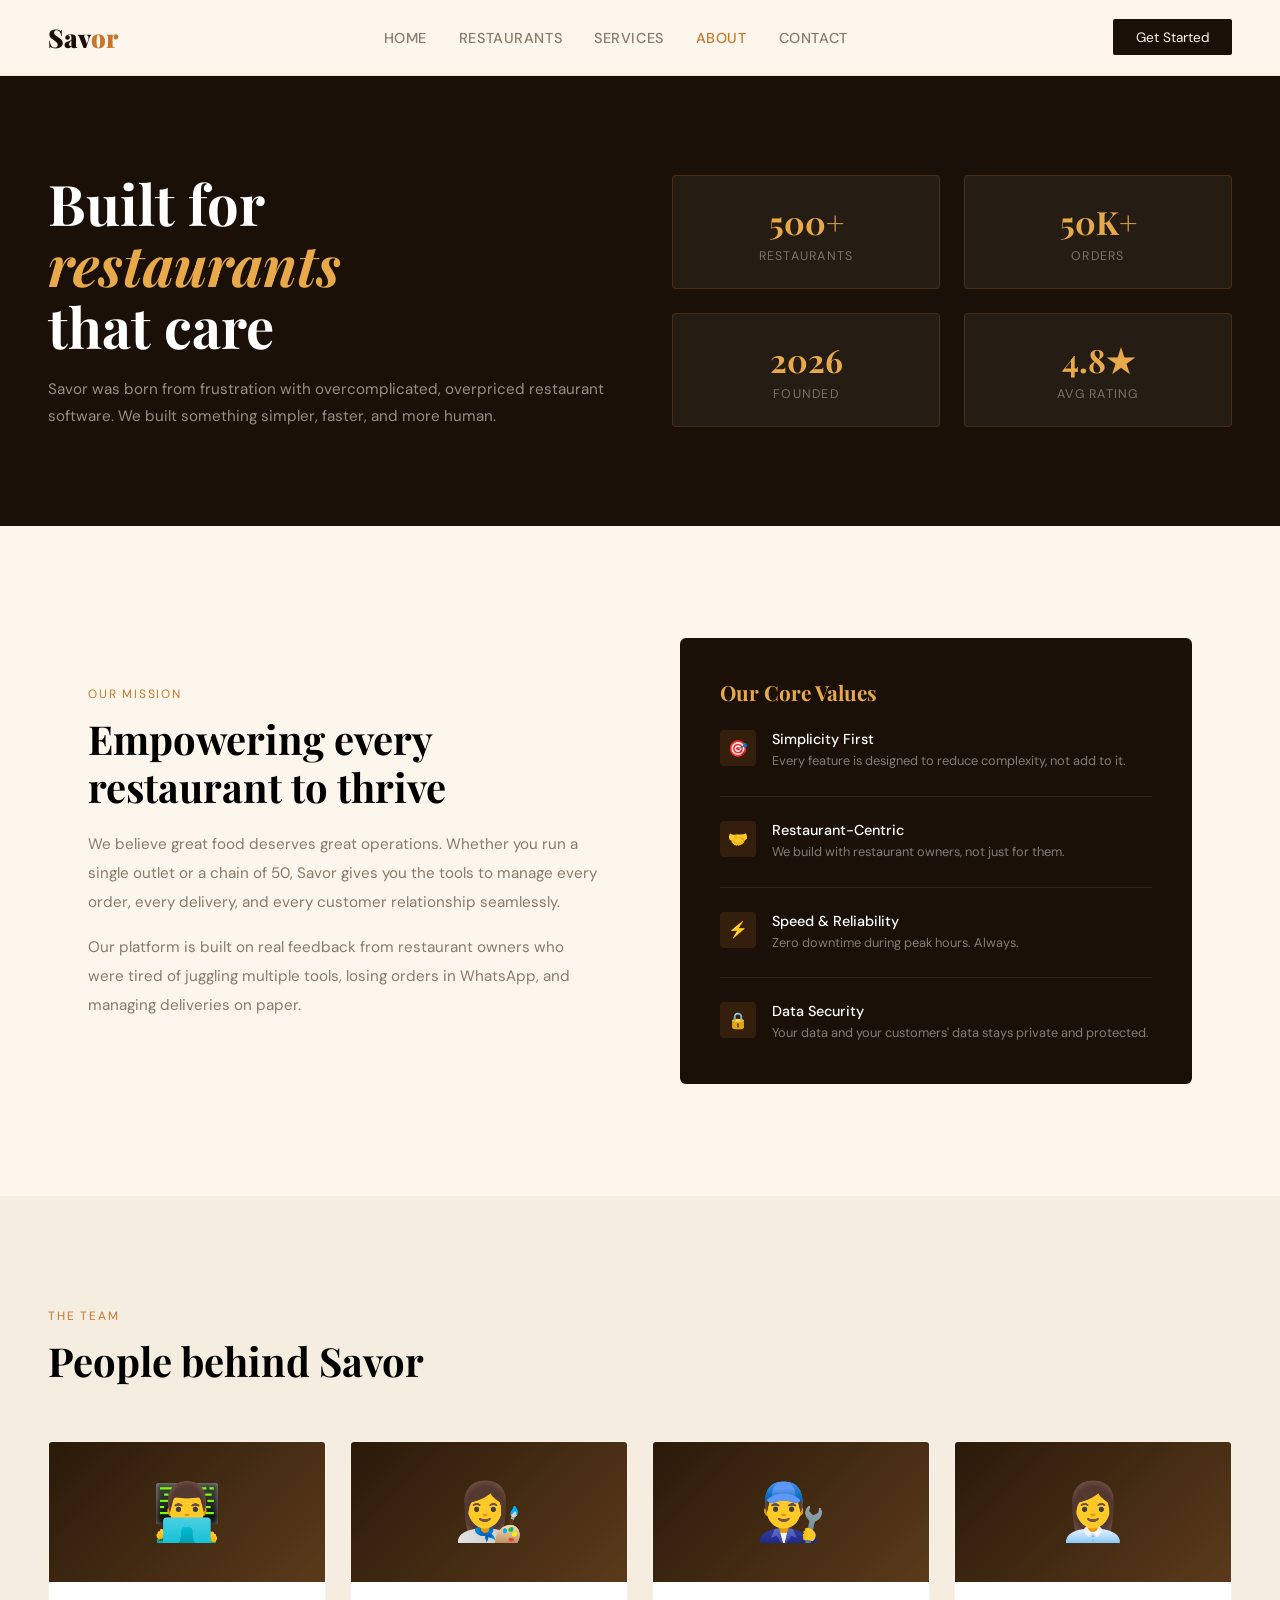
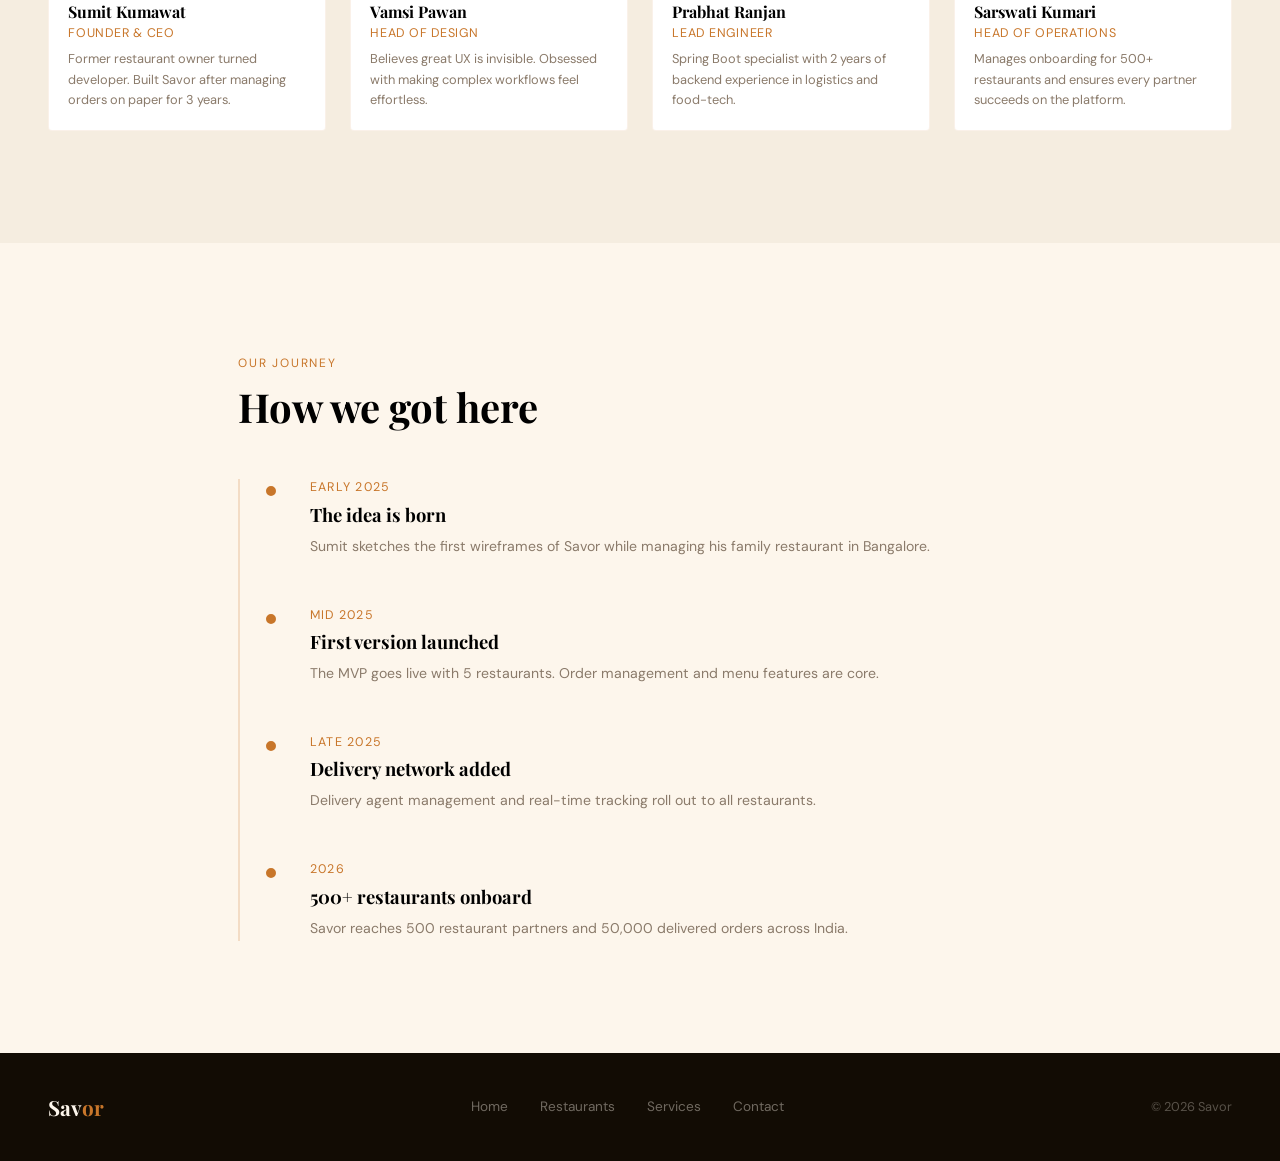
==== restaurant/src/main/resources/static/about.html @ 59500371 "Added UI." ====
<!DOCTYPE html>
<html lang="en">
<head>
<meta charset="UTF-8">
<meta name="viewport" content="width=device-width, initial-scale=1.0">
<title>Savor — About Us</title>
<link href="https://fonts.googleapis.com/css2?family=Playfair+Display:wght@400;700;900&family=DM+Sans:wght@300;400;500&display=swap" rel="stylesheet">
<style>
*{margin:0;padding:0;box-sizing:border-box}
:root{--cream:#FDF6EC;--dark:#1A1008;--amber:#C8762A;--amber-light:#E8A94A;--rust:#8B3A1A;--warm-gray:#8A7A6A;--font-display:'Playfair Display',serif;--font-body:'DM Sans',sans-serif}
body{background:var(--cream);font-family:var(--font-body)}
nav{padding:1.2rem 3rem;display:flex;justify-content:space-between;align-items:center;background:rgba(253,246,236,0.95);border-bottom:1px solid rgba(200,118,42,0.15);position:sticky;top:0;z-index:10;backdrop-filter:blur(12px)}
.nav-logo{font-family:var(--font-display);font-size:1.6rem;font-weight:900;color:var(--dark);text-decoration:none}
.nav-logo span{color:var(--amber)}
.nav-links{display:flex;gap:2rem;list-style:none}
.nav-links a{text-decoration:none;color:var(--warm-gray);font-size:0.9rem;font-weight:500;letter-spacing:0.04em;text-transform:uppercase;transition:color 0.2s}
.nav-links a:hover,.nav-links a.active{color:var(--amber)}

/* HERO */
.hero{background:var(--dark);padding:6rem 3rem;display:grid;grid-template-columns:1fr 1fr;gap:4rem;align-items:center;max-width:100%}
.hero h1{font-family:var(--font-display);font-size:3.5rem;color:white;line-height:1.1;margin-bottom:1.2rem}
.hero h1 em{color:var(--amber-light);font-style:italic;display:block}
.hero p{color:rgba(253,246,236,0.55);line-height:1.8;font-size:0.95rem}
.hero-stats{display:grid;grid-template-columns:1fr 1fr;gap:1.5rem}
.h-stat{background:rgba(255,255,255,0.05);border:1px solid rgba(200,118,42,0.2);border-radius:4px;padding:1.5rem;text-align:center}
.h-stat-num{font-family:var(--font-display);font-size:2rem;font-weight:700;color:var(--amber-light)}
.h-stat-label{font-size:0.78rem;text-transform:uppercase;letter-spacing:0.1em;color:rgba(253,246,236,0.4);margin-top:0.3rem}

/* MISSION */
.mission{padding:7rem 3rem;max-width:1200px;margin:0 auto;display:grid;grid-template-columns:1fr 1fr;gap:5rem;align-items:center}
.tag{font-size:0.75rem;text-transform:uppercase;letter-spacing:0.15em;color:var(--amber);margin-bottom:0.8rem}
.title{font-family:var(--font-display);font-size:2.5rem;font-weight:700;line-height:1.2;margin-bottom:1.2rem}
.body-text{color:var(--warm-gray);line-height:1.9;font-size:0.95rem;margin-bottom:1rem}
.mission-visual{background:var(--dark);border-radius:6px;padding:2.5rem;color:white}
.mission-visual h3{font-family:var(--font-display);font-size:1.3rem;margin-bottom:1.5rem;color:var(--amber-light)}
.value-item{display:flex;gap:1rem;margin-bottom:1.5rem;padding-bottom:1.5rem;border-bottom:1px solid rgba(255,255,255,0.08)}
.value-item:last-child{border-bottom:none;margin-bottom:0;padding-bottom:0}
.value-icon{width:36px;height:36px;background:rgba(200,118,42,0.15);border-radius:4px;display:flex;align-items:center;justify-content:center;font-size:1rem;flex-shrink:0}
.value-title{font-weight:500;font-size:0.9rem;margin-bottom:0.2rem}
.value-desc{color:rgba(255,255,255,0.45);font-size:0.8rem;line-height:1.6}

/* TEAM */
.team{background:#F5EDE0;padding:7rem 3rem}
.team-inner{max-width:1200px;margin:0 auto}
.team-grid{display:grid;grid-template-columns:repeat(4,1fr);gap:1.5rem;margin-top:3.5rem}
.team-card{background:white;border-radius:4px;overflow:hidden;border:1px solid rgba(200,118,42,0.1)}
.team-avatar{height:140px;display:flex;align-items:center;justify-content:center;font-size:3.5rem;background:linear-gradient(135deg,#2A1A0A,#5A3A1A)}
.team-info{padding:1.2rem}
.team-name{font-family:var(--font-display);font-size:1rem;font-weight:700;margin-bottom:0.2rem}
.team-role{color:var(--amber);font-size:0.78rem;text-transform:uppercase;letter-spacing:0.06em;margin-bottom:0.5rem}
.team-bio{color:var(--warm-gray);font-size:0.8rem;line-height:1.6}

/* TIMELINE */
.timeline{padding:7rem 3rem;max-width:900px;margin:0 auto}
.timeline-items{margin-top:3rem;position:relative;padding-left:2rem}
.timeline-items::before{content:'';position:absolute;left:0;top:0;bottom:0;width:2px;background:rgba(200,118,42,0.2)}
.tl-item{position:relative;padding:0 0 3rem 2.5rem}
.tl-item:last-child{padding-bottom:0}
.tl-dot{position:absolute;left:-7px;top:4px;width:16px;height:16px;border-radius:50%;background:var(--amber);border:3px solid var(--cream)}
.tl-year{font-size:0.78rem;text-transform:uppercase;letter-spacing:0.1em;color:var(--amber);margin-bottom:0.4rem}
.tl-title{font-family:var(--font-display);font-size:1.15rem;font-weight:700;margin-bottom:0.5rem}
.tl-desc{color:var(--warm-gray);font-size:0.88rem;line-height:1.7}

/* FOOTER */
footer{background:#120C04;padding:2.5rem 3rem;display:flex;justify-content:space-between;align-items:center}
</style>
</head>
<body>

<nav>
  <a href="index.html" class="nav-logo">Sav<span>or</span></a>
  <ul class="nav-links">
    <li><a href="index.html">Home</a></li>
    <li><a href="restaurants.html">Restaurants</a></li>
    <li><a href="services.html">Services</a></li>
    <li><a href="about.html" class="active">About</a></li>
    <li><a href="contact.html">Contact</a></li>
  </ul>
  <a href="register.html" style="background:var(--dark);color:var(--cream);padding:0.6rem 1.4rem;border-radius:2px;font-size:0.85rem;text-decoration:none">Get Started</a>
</nav>

<div class="hero">
  <div>
    <h1>Built for <em>restaurants</em> that care</h1>
    <p>Savor was born from frustration with overcomplicated, overpriced restaurant software. We built something simpler, faster, and more human.</p>
  </div>
  <div class="hero-stats">
    <div class="h-stat"><div class="h-stat-num">500+</div><div class="h-stat-label">Restaurants</div></div>
    <div class="h-stat"><div class="h-stat-num">50K+</div><div class="h-stat-label">Orders</div></div>
    <div class="h-stat"><div class="h-stat-num">2026</div><div class="h-stat-label">Founded</div></div>
    <div class="h-stat"><div class="h-stat-num">4.8★</div><div class="h-stat-label">Avg Rating</div></div>
  </div>
</div>

<div class="mission">
  <div>
    <div class="tag">Our Mission</div>
    <h2 class="title">Empowering every restaurant to thrive</h2>
    <p class="body-text">We believe great food deserves great operations. Whether you run a single outlet or a chain of 50, Savor gives you the tools to manage every order, every delivery, and every customer relationship seamlessly.</p>
    <p class="body-text">Our platform is built on real feedback from restaurant owners who were tired of juggling multiple tools, losing orders in WhatsApp, and managing deliveries on paper.</p>
  </div>
  <div class="mission-visual">
    <h3>Our Core Values</h3>
    <div class="value-item">
      <div class="value-icon">🎯</div>
      <div><div class="value-title">Simplicity First</div><div class="value-desc">Every feature is designed to reduce complexity, not add to it.</div></div>
    </div>
    <div class="value-item">
      <div class="value-icon">🤝</div>
      <div><div class="value-title">Restaurant-Centric</div><div class="value-desc">We build with restaurant owners, not just for them.</div></div>
    </div>
    <div class="value-item">
      <div class="value-icon">⚡</div>
      <div><div class="value-title">Speed & Reliability</div><div class="value-desc">Zero downtime during peak hours. Always.</div></div>
    </div>
    <div class="value-item">
      <div class="value-icon">🔒</div>
      <div><div class="value-title">Data Security</div><div class="value-desc">Your data and your customers' data stays private and protected.</div></div>
    </div>
  </div>
</div>

<div class="team">
  <div class="team-inner">
    <div class="tag">The Team</div>
    <h2 class="title">People behind Savor</h2>
    <div class="team-grid">
      <div class="team-card">
        <div class="team-avatar">👨‍💻</div>
        <div class="team-info">
          <div class="team-name">Sumit Kumawat</div>
          <div class="team-role">Founder & CEO</div>
          <div class="team-bio">Former restaurant owner turned developer. Built Savor after managing orders on paper for 3 years.</div>
        </div>
      </div>
      <div class="team-card">
        <div class="team-avatar">👩‍🎨</div>
        <div class="team-info">
          <div class="team-name">Vamsi Pawan</div>
          <div class="team-role">Head of Design</div>
          <div class="team-bio">Believes great UX is invisible. Obsessed with making complex workflows feel effortless.</div>
        </div>
      </div>
      <div class="team-card">
        <div class="team-avatar">👨‍🔧</div>
        <div class="team-info">
          <div class="team-name">Prabhat Ranjan</div>
          <div class="team-role">Lead Engineer</div>
          <div class="team-bio">Spring Boot specialist with 2 years of backend experience in logistics and food-tech.</div>
        </div>
      </div>
      <div class="team-card">
        <div class="team-avatar">👩‍💼</div>
        <div class="team-info">
          <div class="team-name">Sarswati Kumari</div>
          <div class="team-role">Head of Operations</div>
          <div class="team-bio">Manages onboarding for 500+ restaurants and ensures every partner succeeds on the platform.</div>
        </div>
      </div>
    </div>
  </div>
</div>

<div class="timeline">
  <div class="tag">Our Journey</div>
  <h2 class="title">How we got here</h2>
  <div class="timeline-items">
    <div class="tl-item">
      <div class="tl-dot"></div>
      <div class="tl-year">Early 2025</div>
      <div class="tl-title">The idea is born</div>
      <div class="tl-desc">Sumit sketches the first wireframes of Savor while managing his family restaurant in Bangalore.</div>
    </div>
    <div class="tl-item">
      <div class="tl-dot"></div>
      <div class="tl-year">Mid 2025</div>
      <div class="tl-title">First version launched</div>
      <div class="tl-desc">The MVP goes live with 5 restaurants. Order management and menu features are core.</div>
    </div>
    <div class="tl-item">
      <div class="tl-dot"></div>
      <div class="tl-year">Late 2025</div>
      <div class="tl-title">Delivery network added</div>
      <div class="tl-desc">Delivery agent management and real-time tracking roll out to all restaurants.</div>
    </div>
    <div class="tl-item">
      <div class="tl-dot"></div>
      <div class="tl-year">2026</div>
      <div class="tl-title">500+ restaurants onboard</div>
      <div class="tl-desc">Savor reaches 500 restaurant partners and 50,000 delivered orders across India.</div>
    </div>
  </div>
</div>

<footer>
  <div style="font-family:'Playfair Display',serif;font-size:1.3rem;font-weight:700;color:#FDF6EC">Sav<span style="color:#C8762A">or</span></div>
  <div style="display:flex;gap:2rem">
    <a href="index.html" style="color:rgba(253,246,236,0.4);text-decoration:none;font-size:0.85rem">Home</a>
    <a href="restaurants.html" style="color:rgba(253,246,236,0.4);text-decoration:none;font-size:0.85rem">Restaurants</a>
    <a href="services.html" style="color:rgba(253,246,236,0.4);text-decoration:none;font-size:0.85rem">Services</a>
    <a href="contact.html" style="color:rgba(253,246,236,0.4);text-decoration:none;font-size:0.85rem">Contact</a>
  </div>
  <div style="color:rgba(253,246,236,0.3);font-size:0.8rem">© 2026 Savor</div>
</footer>

</body>
</html>
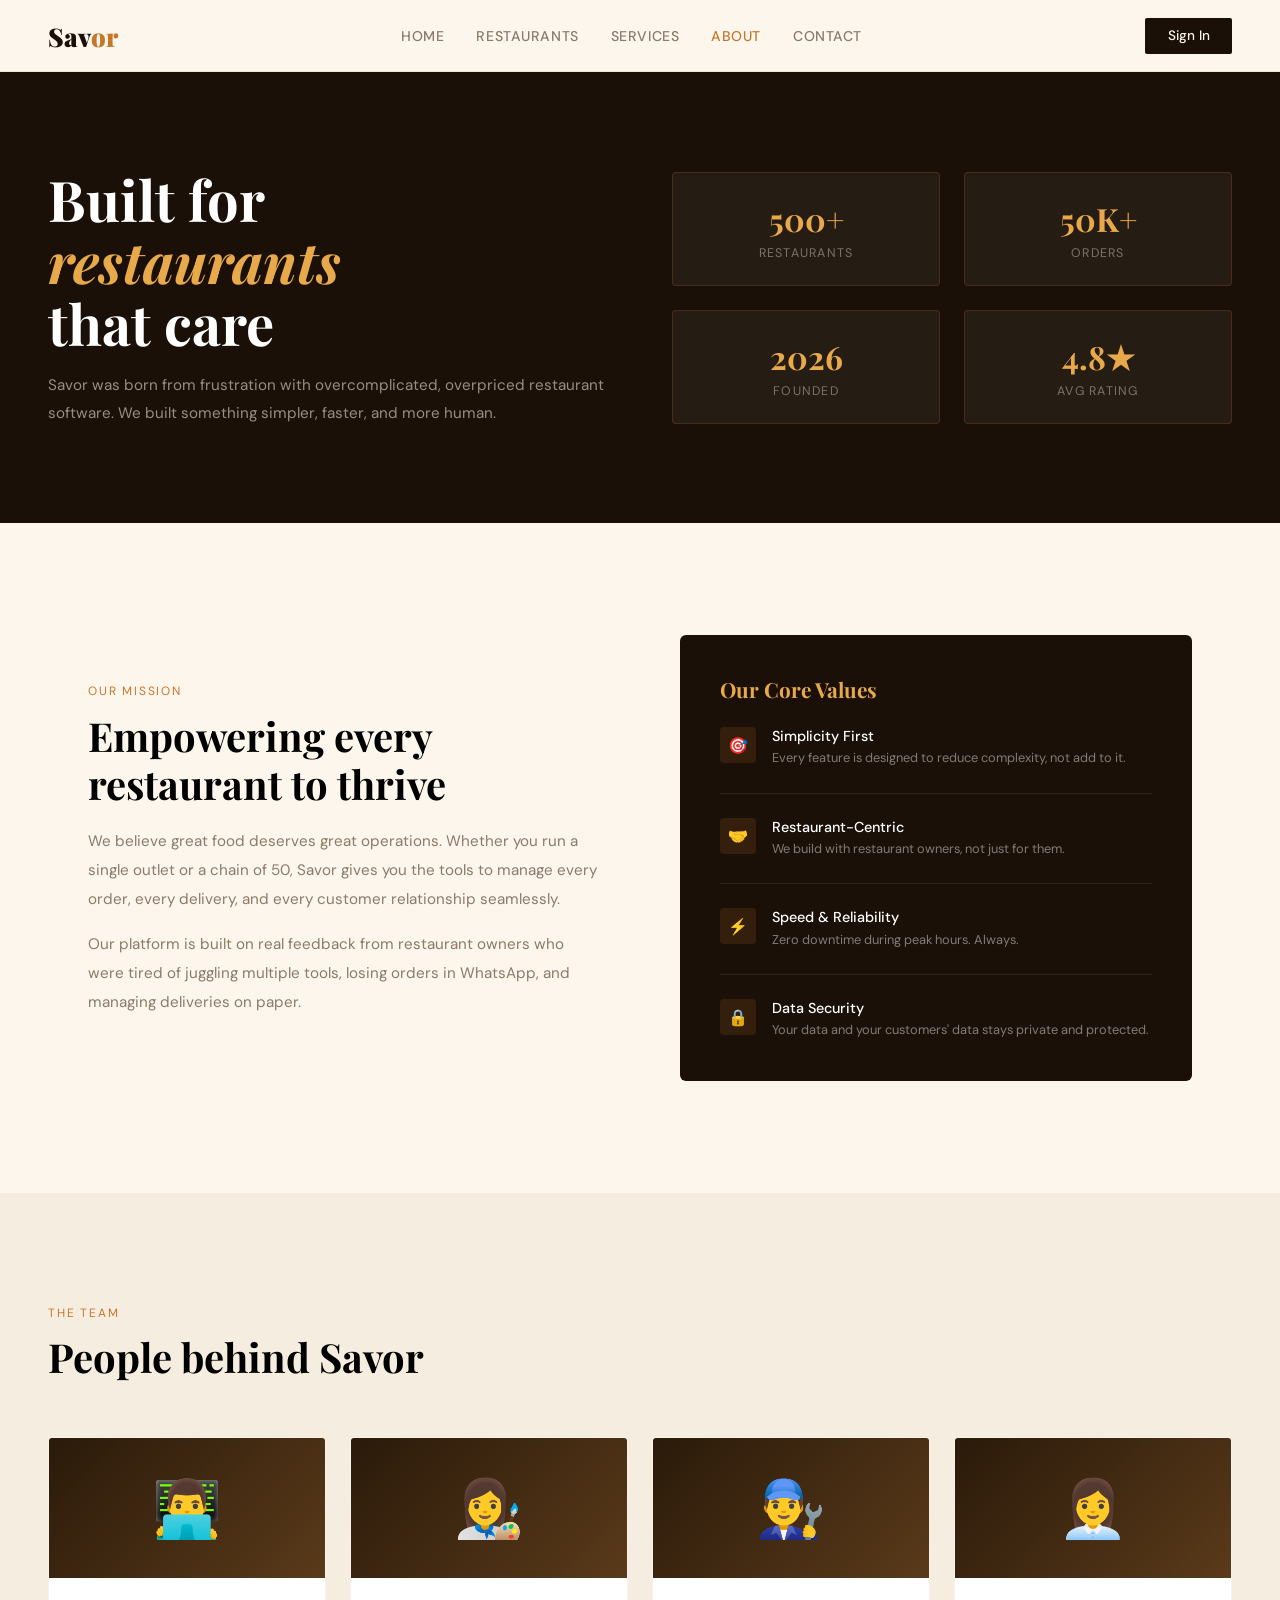
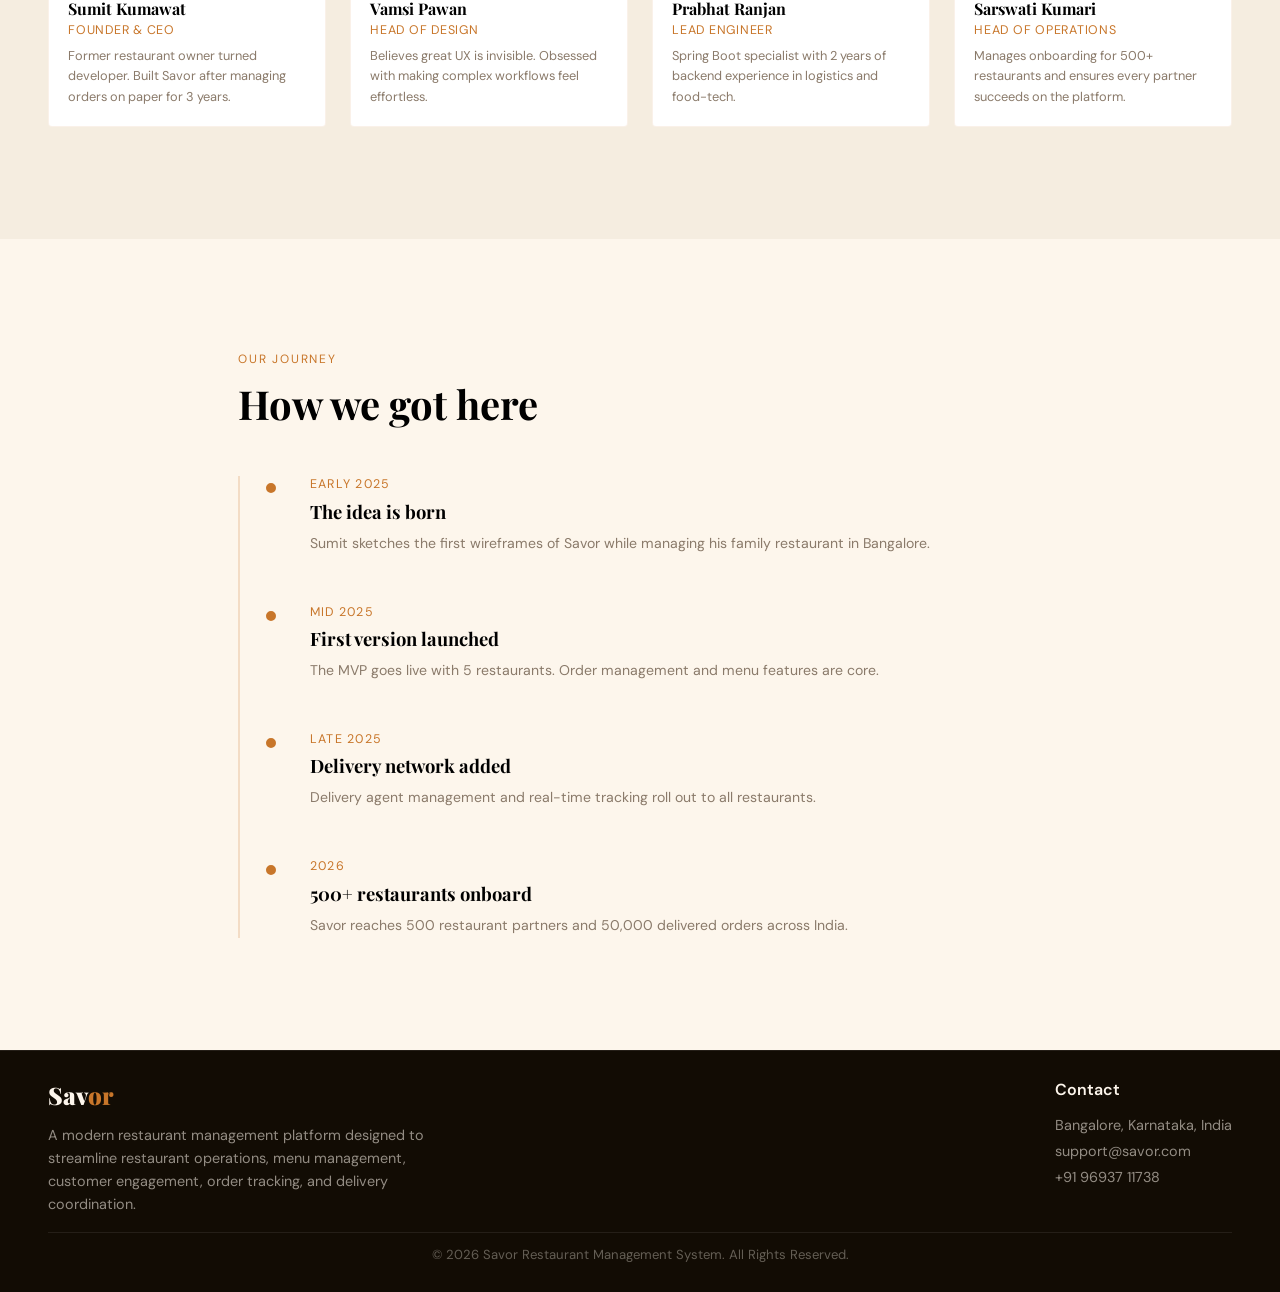
==== commit ea738690: "Revised some features." ====
--- a/restaurant/src/main/resources/static/about.html
+++ b/restaurant/src/main/resources/static/about.html
@@ -62,22 +62,11 @@
 .tl-desc{color:var(--warm-gray);font-size:0.88rem;line-height:1.7}
 
 /* FOOTER */
-footer{background:#120C04;padding:2.5rem 3rem;display:flex;justify-content:space-between;align-items:center}
 </style>
 </head>
 <body>
 
-<nav>
-  <a href="index.html" class="nav-logo">Sav<span>or</span></a>
-  <ul class="nav-links">
-    <li><a href="index.html">Home</a></li>
-    <li><a href="restaurants.html">Restaurants</a></li>
-    <li><a href="services.html">Services</a></li>
-    <li><a href="about.html" class="active">About</a></li>
-    <li><a href="contact.html">Contact</a></li>
-  </ul>
-  <a href="register.html" style="background:var(--dark);color:var(--cream);padding:0.6rem 1.4rem;border-radius:2px;font-size:0.85rem;text-decoration:none">Get Started</a>
-</nav>
+
 
 <div class="hero">
   <div>
@@ -192,16 +181,23 @@
   </div>
 </div>
 
-<footer>
-  <div style="font-family:'Playfair Display',serif;font-size:1.3rem;font-weight:700;color:#FDF6EC">Sav<span style="color:#C8762A">or</span></div>
-  <div style="display:flex;gap:2rem">
-    <a href="index.html" style="color:rgba(253,246,236,0.4);text-decoration:none;font-size:0.85rem">Home</a>
-    <a href="restaurants.html" style="color:rgba(253,246,236,0.4);text-decoration:none;font-size:0.85rem">Restaurants</a>
-    <a href="services.html" style="color:rgba(253,246,236,0.4);text-decoration:none;font-size:0.85rem">Services</a>
-    <a href="contact.html" style="color:rgba(253,246,236,0.4);text-decoration:none;font-size:0.85rem">Contact</a>
-  </div>
-  <div style="color:rgba(253,246,236,0.3);font-size:0.8rem">© 2026 Savor</div>
-</footer>
+
+
+<script src="shared.js"></script>
+
+<script>
+document.body.insertAdjacentHTML(
+    'afterbegin',
+    getNav('about.html')
+);
+
+document.body.insertAdjacentHTML(
+    'beforeend',
+    getFooter()
+);
+
+renderNavUser();
+</script>
 
 </body>
 </html>
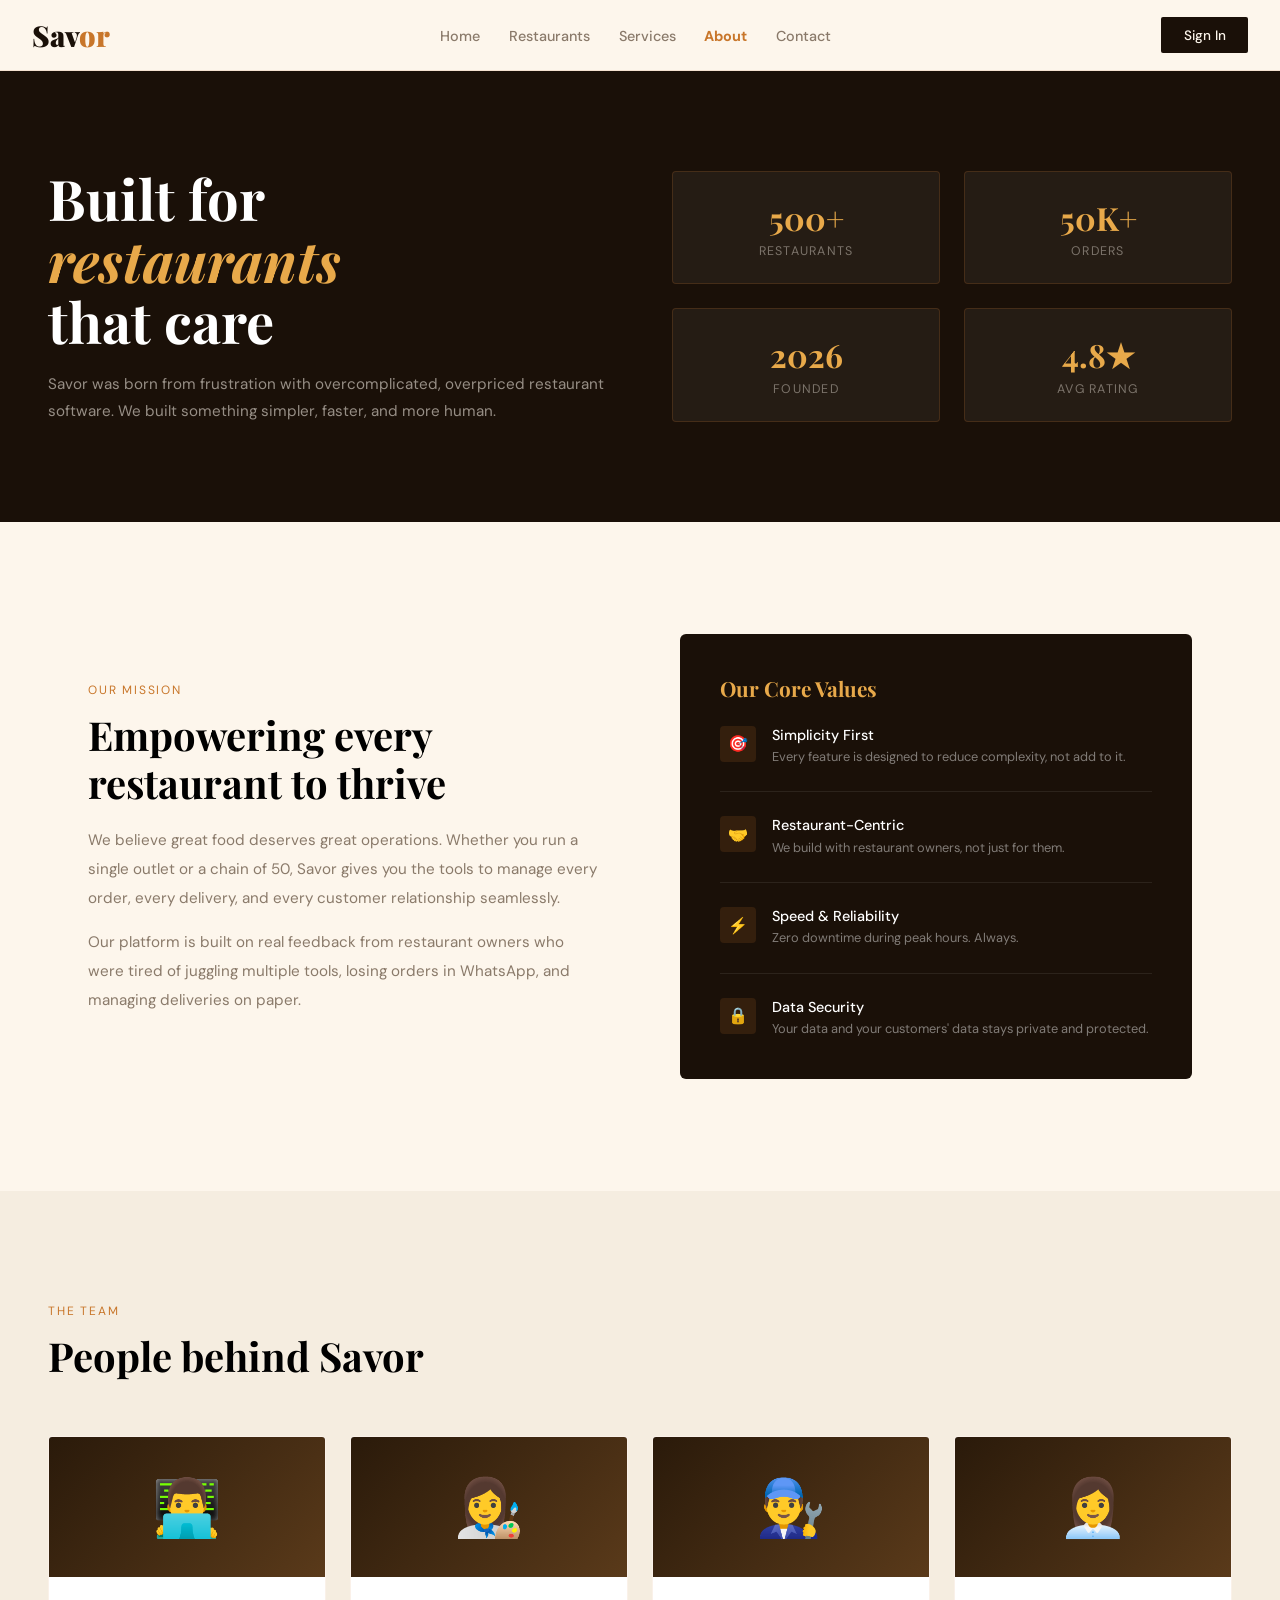
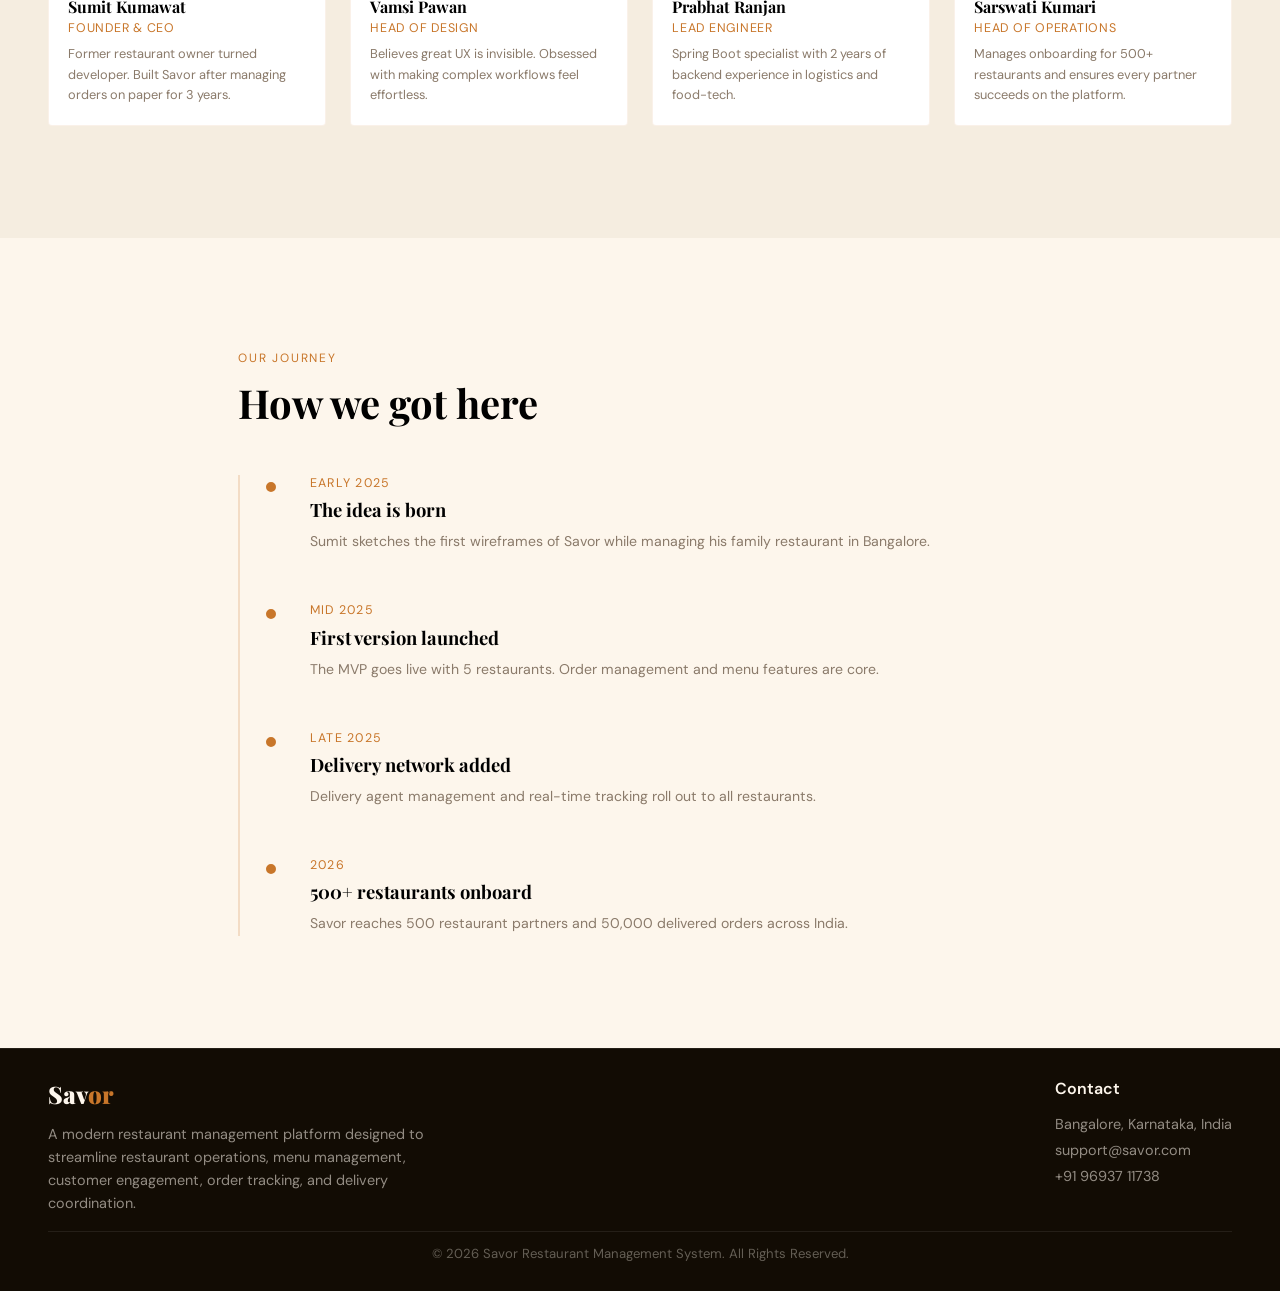
==== commit 509972da: "Revised Security." ====
--- a/restaurant/src/main/resources/static/about.html
+++ b/restaurant/src/main/resources/static/about.html
@@ -66,7 +66,7 @@
 </head>
 <body>
 
-
+<div id="nav-placeholder"></div>
 
 <div class="hero">
   <div>
@@ -186,18 +186,10 @@
 <script src="shared.js"></script>
 
 <script>
-document.body.insertAdjacentHTML(
-    'afterbegin',
-    getNav('about.html')
-);
-
-document.body.insertAdjacentHTML(
-    'beforeend',
-    getFooter()
-);
-
-renderNavUser();
+  document.body.insertAdjacentHTML('afterbegin', getNav('about.html'));  
+  document.body.insertAdjacentHTML('beforeend', getFooter());
+  renderNavUser();  
 </script>
-
+<div id="footer-placeholder"></div>
 </body>
 </html>
